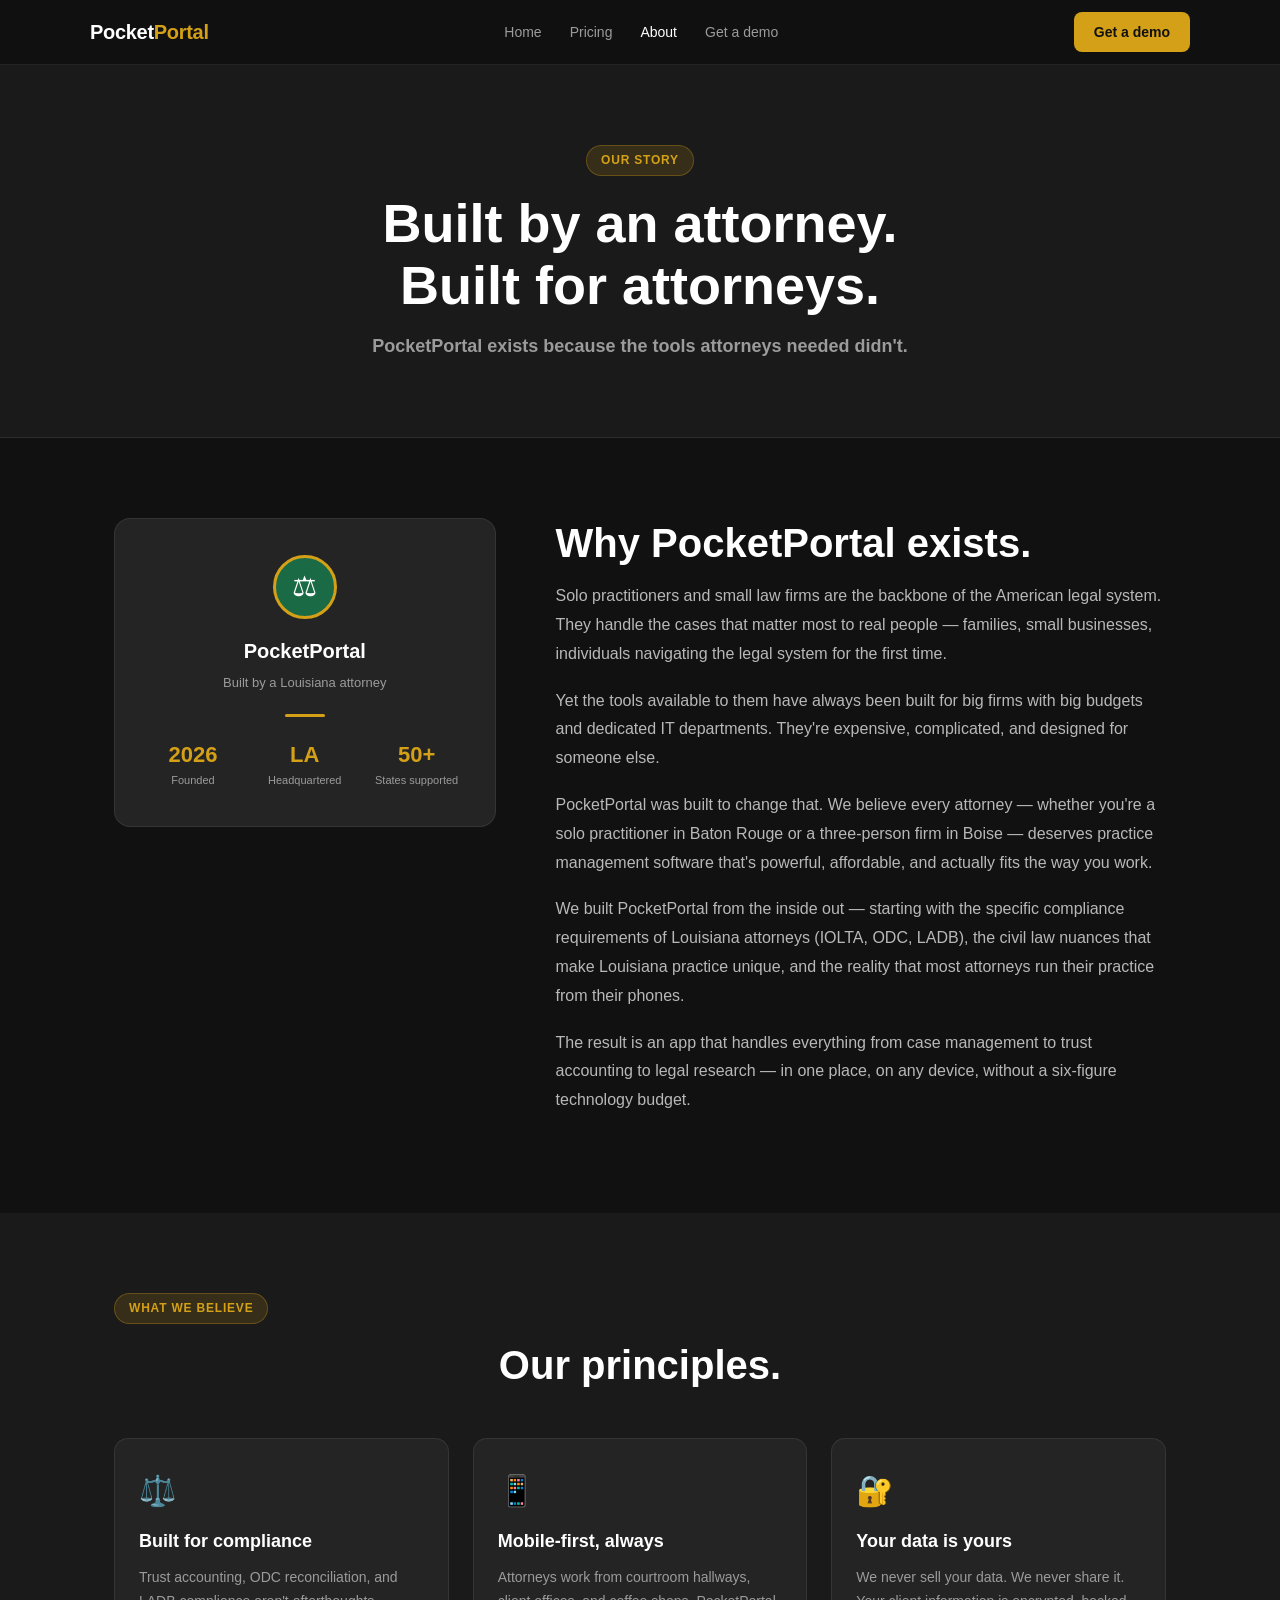
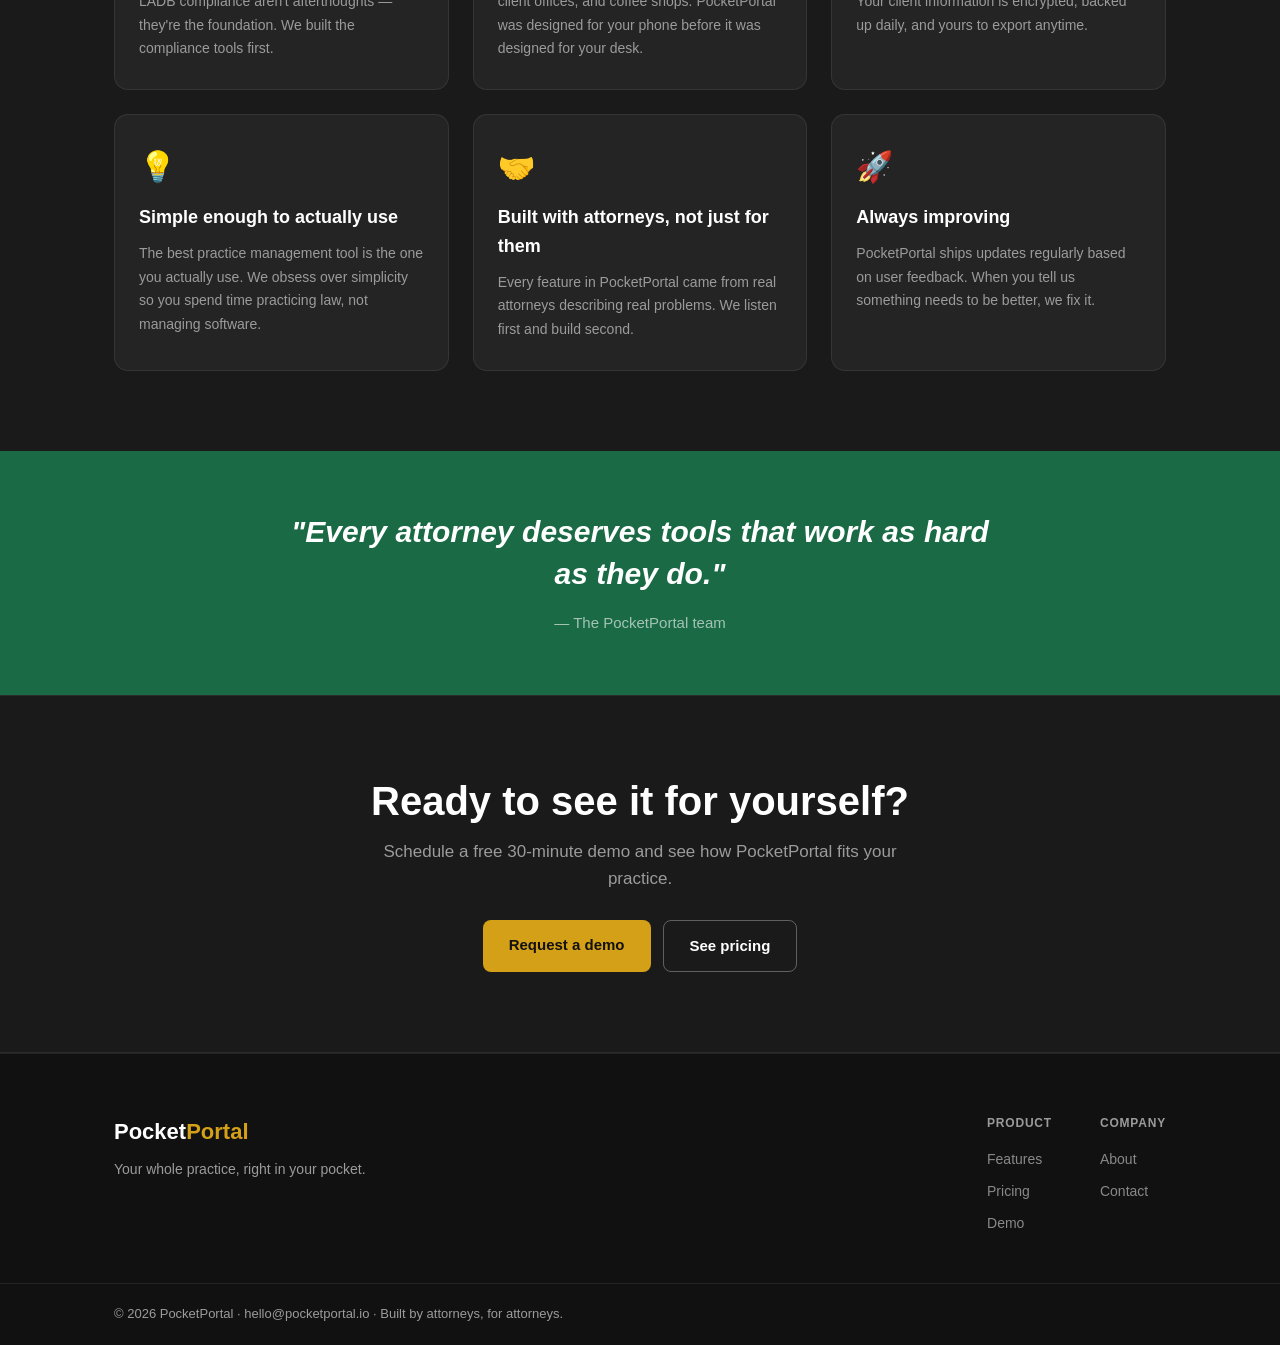
==== pocketportal-site-clean/about.html @ 1f999171 "Add files via upload" ====
<!DOCTYPE html>
<html lang="en">
<head>
<meta charset="utf-8">
<meta name="viewport" content="width=device-width, initial-scale=1">
<meta name="description" content="About PocketPortal — Practice management software built by an attorney, for attorneys.">
<title>About — PocketPortal</title>
<link rel="stylesheet" href="css/style.css">
</head>
<body>

<nav class="nav">
  <div class="nav-inner">
    <a href="index.html" class="nav-logo">Pocket<span>Portal</span></a>
    <div class="nav-links">
      <a href="index.html">Home</a>
      <a href="pricing.html">Pricing</a>
      <a href="about.html" class="active">About</a>
      <a href="contact.html">Get a demo</a>
    </div>
    <a href="contact.html" class="btn btn-gold nav-cta">Get a demo</a>
  </div>
</nav>

<section class="page-hero">
  <div class="container">
    <div class="section-badge">Our story</div>
    <h1>Built by an attorney.<br>Built for attorneys.</h1>
    <p class="hero-sub">PocketPortal exists because the tools attorneys needed didn't.</p>
  </div>
</section>

<!-- FOUNDER STORY -->
<section class="about-story">
  <div class="container">
    <div class="story-grid">
      <div class="story-visual">
        <div class="founder-card">
          <div class="founder-seal">⚖</div>
          <div class="founder-name">PocketPortal</div>
          <div class="founder-title">Built by a Louisiana attorney</div>
          <div class="founder-divider"></div>
          <div class="founder-stats">
            <div class="founder-stat"><div class="founder-stat-n">2026</div><div class="founder-stat-l">Founded</div></div>
            <div class="founder-stat"><div class="founder-stat-n">LA</div><div class="founder-stat-l">Headquartered</div></div>
            <div class="founder-stat"><div class="founder-stat-n">50+</div><div class="founder-stat-l">States supported</div></div>
          </div>
        </div>
      </div>
      <div class="story-text">
        <h2>Why PocketPortal exists.</h2>
        <p>Solo practitioners and small law firms are the backbone of the American legal system. They handle the cases that matter most to real people — families, small businesses, individuals navigating the legal system for the first time.</p>
        <p>Yet the tools available to them have always been built for big firms with big budgets and dedicated IT departments. They're expensive, complicated, and designed for someone else.</p>
        <p>PocketPortal was built to change that. We believe every attorney — whether you're a solo practitioner in Baton Rouge or a three-person firm in Boise — deserves practice management software that's powerful, affordable, and actually fits the way you work.</p>
        <p>We built PocketPortal from the inside out — starting with the specific compliance requirements of Louisiana attorneys (IOLTA, ODC, LADB), the civil law nuances that make Louisiana practice unique, and the reality that most attorneys run their practice from their phones.</p>
        <p>The result is an app that handles everything from case management to trust accounting to legal research — in one place, on any device, without a six-figure technology budget.</p>
      </div>
    </div>
  </div>
</section>

<!-- VALUES -->
<section class="values">
  <div class="container">
    <div class="section-badge">What we believe</div>
    <h2>Our principles.</h2>
    <div class="values-grid">
      <div class="value-card">
        <div class="value-icon">⚖️</div>
        <h3>Built for compliance</h3>
        <p>Trust accounting, ODC reconciliation, and LADB compliance aren't afterthoughts — they're the foundation. We built the compliance tools first.</p>
      </div>
      <div class="value-card">
        <div class="value-icon">📱</div>
        <h3>Mobile-first, always</h3>
        <p>Attorneys work from courtroom hallways, client offices, and coffee shops. PocketPortal was designed for your phone before it was designed for your desk.</p>
      </div>
      <div class="value-card">
        <div class="value-icon">🔐</div>
        <h3>Your data is yours</h3>
        <p>We never sell your data. We never share it. Your client information is encrypted, backed up daily, and yours to export anytime.</p>
      </div>
      <div class="value-card">
        <div class="value-icon">💡</div>
        <h3>Simple enough to actually use</h3>
        <p>The best practice management tool is the one you actually use. We obsess over simplicity so you spend time practicing law, not managing software.</p>
      </div>
      <div class="value-card">
        <div class="value-icon">🤝</div>
        <h3>Built with attorneys, not just for them</h3>
        <p>Every feature in PocketPortal came from real attorneys describing real problems. We listen first and build second.</p>
      </div>
      <div class="value-card">
        <div class="value-icon">🚀</div>
        <h3>Always improving</h3>
        <p>PocketPortal ships updates regularly based on user feedback. When you tell us something needs to be better, we fix it.</p>
      </div>
    </div>
  </div>
</section>

<!-- MISSION -->
<section class="mission">
  <div class="container mission-inner">
    <div class="mission-quote">"Every attorney deserves tools that work as hard as they do."</div>
    <div class="mission-attr">— The PocketPortal team</div>
  </div>
</section>

<!-- CTA -->
<section class="cta">
  <div class="container cta-inner">
    <h2>Ready to see it for yourself?</h2>
    <p>Schedule a free 30-minute demo and see how PocketPortal fits your practice.</p>
    <div class="cta-btns">
      <a href="contact.html" class="btn btn-gold">Request a demo</a>
      <a href="pricing.html" class="btn btn-outline">See pricing</a>
    </div>
  </div>
</section>

<footer class="footer">
  <div class="container footer-inner">
    <div class="footer-brand">
      <div class="footer-logo">Pocket<span>Portal</span></div>
      <div class="footer-tagline">Your whole practice, right in your pocket.</div>
    </div>
    <div class="footer-links">
      <div class="footer-col">
        <div class="footer-col-title">Product</div>
        <a href="index.html">Features</a>
        <a href="pricing.html">Pricing</a>
        <a href="contact.html">Demo</a>
      </div>
      <div class="footer-col">
        <div class="footer-col-title">Company</div>
        <a href="about.html">About</a>
        <a href="contact.html">Contact</a>
      </div>
    </div>
  </div>
  <div class="footer-bottom">
    <div class="container">© 2026 PocketPortal · hello@pocketportal.io · Built by attorneys, for attorneys.</div>
  </div>
</footer>

</body>
</html>
---- pocketportal-site-clean/css/style.css ----
/* ── Reset & tokens ─────────────────────────────────────── */
*{box-sizing:border-box;margin:0;padding:0}
:root{
  --black:#111111;--dark:#1A1A1A;--card:#242424;--border:rgba(255,255,255,.08);
  --white:#ffffff;--off-white:#F5F5F5;
  --gold:#D4A017;--gold-lt:#FDF3D7;--gold-dk:#A07810;
  --green:#1A6B45;--green-lt:#E8F5EE;
  --gray:#9B9B9B;--gray-dk:#6B6B6B;
  --red:#E74C3C;--amber:#F39C12;
}
html{scroll-behavior:smooth}
body{font-family:'Segoe UI',Arial,sans-serif;font-size:16px;color:var(--white);background:var(--black);line-height:1.6;-webkit-font-smoothing:antialiased}
a{color:inherit;text-decoration:none}
img{max-width:100%;display:block}

/* ── Layout ──────────────────────────────────────────────── */
.container{max-width:1100px;margin:0 auto;padding:0 24px}
section{padding:80px 0}

/* ── Buttons ─────────────────────────────────────────────── */
.btn{display:inline-block;padding:13px 26px;border-radius:8px;font-size:15px;font-weight:700;cursor:pointer;border:none;transition:all .2s;text-align:center}
.btn-gold{background:var(--gold);color:var(--black)}
.btn-gold:hover{background:#e6b020;transform:translateY(-1px)}
.btn-outline{background:transparent;border:1.5px solid rgba(255,255,255,.3);color:var(--white)}
.btn-outline:hover{border-color:var(--white);background:rgba(255,255,255,.06)}
.btn-outline-white{background:transparent;border:1.5px solid rgba(255,255,255,.3);color:var(--white)}
.btn-outline-white:hover{border-color:var(--white)}
.btn-outline-dark{background:transparent;border:1.5px solid rgba(255,255,255,.2);color:var(--white)}
.btn-outline-dark:hover{border-color:rgba(255,255,255,.5)}

/* ── Section labels ──────────────────────────────────────── */
.section-badge{display:inline-block;background:rgba(212,160,23,.15);color:var(--gold);border:1px solid rgba(212,160,23,.3);border-radius:20px;padding:5px 14px;font-size:12px;font-weight:700;letter-spacing:.8px;text-transform:uppercase;margin-bottom:16px}
h1{font-size:clamp(32px,5vw,54px);font-weight:800;line-height:1.15;margin-bottom:16px}
h2{font-size:clamp(26px,4vw,40px);font-weight:700;line-height:1.25;margin-bottom:14px}
h3{font-size:18px;font-weight:700;margin-bottom:10px}
.section-sub{font-size:17px;color:var(--gray);max-width:600px;margin-bottom:48px;line-height:1.7}

/* ── Nav ─────────────────────────────────────────────────── */
.nav{background:rgba(17,17,17,.95);backdrop-filter:blur(12px);border-bottom:1px solid var(--border);position:sticky;top:0;z-index:100;padding:0 24px}
.nav-inner{max-width:1100px;margin:0 auto;display:flex;align-items:center;justify-content:space-between;height:64px}
.nav-logo{font-size:20px;font-weight:800;color:var(--white);letter-spacing:-.3px}
.nav-logo span{color:var(--gold)}
.nav-links{display:flex;gap:28px;font-size:14px;color:var(--gray)}
.nav-links a:hover,.nav-links a.active{color:var(--white)}
.nav-cta{padding:9px 20px;font-size:14px}
@media(max-width:768px){.nav-links{display:none}}

/* ── Hero ─────────────────────────────────────────────────── */
.hero{padding:80px 24px 60px;max-width:1100px;margin:0 auto;display:grid;grid-template-columns:1fr 1fr;gap:60px;align-items:center}
@media(max-width:900px){.hero{grid-template-columns:1fr;padding:60px 24px 40px}}
.hero-badge{display:inline-block;background:rgba(26,107,69,.2);color:#7DCCA4;border:1px solid rgba(26,107,69,.4);border-radius:20px;padding:5px 14px;font-size:12px;font-weight:700;letter-spacing:.8px;text-transform:uppercase;margin-bottom:20px}
.hero h1{font-size:clamp(36px,5vw,56px);font-weight:800;line-height:1.1;margin-bottom:12px}
.hero-sub{font-size:20px;color:var(--gold);font-weight:700;margin-bottom:16px}
.hero-desc{font-size:16px;color:var(--gray);line-height:1.75;margin-bottom:32px;max-width:480px}
.hero-btns{display:flex;gap:12px;margin-bottom:28px;flex-wrap:wrap}
.hero-trust{display:flex;gap:16px;flex-wrap:wrap}
.hero-trust span{font-size:13px;color:var(--gray);display:flex;align-items:center;gap:4px}

/* ── Phone mockup ────────────────────────────────────────── */
.hero-mockup{display:flex;justify-content:center;align-items:center}
.phone-frame{background:var(--dark);border:2px solid rgba(255,255,255,.12);border-radius:36px;padding:12px;width:260px;box-shadow:0 30px 80px rgba(0,0,0,.5);position:relative}
.phone-frame::before{content:'';display:block;width:80px;height:6px;background:rgba(255,255,255,.15);border-radius:3px;margin:0 auto 10px}
.phone-screen{background:#F4F6F4;border-radius:24px;overflow:hidden;min-height:480px;display:flex;flex-direction:column}
.mock-topbar{background:#1A6B45;padding:10px 12px;display:flex;justify-content:space-between;align-items:center}
.mock-firm{font-size:8px;color:rgba(255,255,255,.6);letter-spacing:1px;text-transform:uppercase;font-weight:700}
.mock-title{font-size:13px;font-weight:700;color:#fff}
.mock-icons{font-size:14px;color:rgba(255,255,255,.7)}
.mock-body{flex:1;padding:10px}
.mock-clock{background:#fff;border:1px solid #DDE4DD;border-radius:8px;padding:8px 10px;display:flex;justify-content:space-between;align-items:center;font-size:11px;color:#2C2C2C;margin-bottom:8px}
.mock-clockbtn{background:#1A6B45;color:#fff;border:none;border-radius:6px;padding:4px 8px;font-size:10px;font-weight:700;cursor:pointer}
.mock-kpis{display:grid;grid-template-columns:1fr 1fr;gap:6px;margin-bottom:10px}
.mock-kpi{background:#fff;border-radius:8px;border:1px solid #DDE4DD;border-left:3px solid #1A6B45;padding:8px 10px}
.mock-kpi-n{font-size:14px;font-weight:700;color:#1A6B45}
.mock-kpi-n.gold{color:#A07810}
.mock-kpi-n.amber{color:#B7770D}
.mock-kpi-l{font-size:9px;color:#6B6B6B}
.mock-section{font-size:9px;font-weight:700;color:#1A6B45;text-transform:uppercase;letter-spacing:.6px;margin-bottom:5px}
.mock-card{background:#fff;border-radius:8px;border:1px solid #DDE4DD;padding:8px 10px;margin-bottom:6px}
.mock-card.red{border-left:3px solid #B03A2E}
.mock-card.amber{border-left:3px solid #B7770D}
.mock-card-title{font-size:11px;font-weight:700;color:#2C2C2C}
.mock-card-sub{font-size:9px;color:#6B6B6B;margin-top:2px}
.mock-nav{background:#145436;display:grid;grid-template-columns:repeat(6,1fr);padding:4px 0 6px}
.mock-nav-item{display:flex;flex-direction:column;align-items:center;font-size:7px;color:rgba(255,255,255,.45);gap:2px;padding:3px 2px}
.mock-nav-item.active{color:#D4A017}

/* ── Features ────────────────────────────────────────────── */
.features{background:var(--dark)}
.features h2,.features .section-badge{text-align:center}
.features .section-sub{text-align:center;margin:0 auto 48px}
.features-grid{display:grid;grid-template-columns:repeat(3,1fr);gap:24px}
@media(max-width:900px){.features-grid{grid-template-columns:repeat(2,1fr)}}
@media(max-width:600px){.features-grid{grid-template-columns:1fr}}
.feature-card{background:var(--card);border:1px solid var(--border);border-radius:14px;padding:28px 24px;transition:border-color .2s,transform .2s}
.feature-card:hover{border-color:rgba(212,160,23,.3);transform:translateY(-2px)}
.feature-icon{font-size:32px;margin-bottom:14px}
.feature-card h3{font-size:16px;margin-bottom:8px}
.feature-card p{font-size:14px;color:var(--gray);line-height:1.7}

/* ── How it works ────────────────────────────────────────── */
.how{text-align:center}
.steps{display:flex;align-items:flex-start;justify-content:center;gap:16px;flex-wrap:wrap;margin-top:48px}
.step{background:var(--card);border:1px solid var(--border);border-radius:14px;padding:32px 28px;flex:1;min-width:220px;max-width:280px;text-align:left}
.step-num{font-size:36px;font-weight:800;color:var(--gold);opacity:.4;margin-bottom:12px;line-height:1}
.step h3{font-size:17px;margin-bottom:8px}
.step p{font-size:14px;color:var(--gray);line-height:1.7}
.step-arrow{font-size:28px;color:var(--gray);opacity:.3;padding-top:60px}
@media(max-width:768px){.step-arrow{display:none}}

/* ── Testimonials ────────────────────────────────────────── */
.testimonials{background:var(--dark)}
.testimonials h2,.testimonials .section-badge{text-align:center}
.testimonials-grid{display:grid;grid-template-columns:repeat(3,1fr);gap:24px;margin-top:48px}
@media(max-width:900px){.testimonials-grid{grid-template-columns:1fr}}
.testimonial{background:var(--card);border:1px solid var(--border);border-radius:14px;padding:28px 24px}
.testimonial-text{font-size:15px;color:rgba(255,255,255,.8);line-height:1.75;font-style:italic;margin-bottom:20px}
.testimonial-text::before{content:'"';font-size:40px;color:var(--gold);opacity:.4;line-height:0;vertical-align:-.5em;margin-right:4px}
.testimonial-author{display:flex;align-items:center;gap:12px}
.testimonial-avatar{width:40px;height:40px;border-radius:50%;background:var(--green);color:#fff;display:flex;align-items:center;justify-content:center;font-size:13px;font-weight:700;flex-shrink:0}
.testimonial-name{font-size:14px;font-weight:700}
.testimonial-role{font-size:12px;color:var(--gray)}

/* ── Pricing preview ─────────────────────────────────────── */
.pricing-preview{background:var(--black)}
.pricing-preview h2,.pricing-preview .section-badge{text-align:center}
.pricing-preview .section-sub{text-align:center;margin:0 auto 48px}
.plans-preview{display:grid;grid-template-columns:repeat(3,1fr);gap:24px}
@media(max-width:900px){.plans-preview{grid-template-columns:1fr}}
.plan{background:var(--card);border:1px solid var(--border);border-radius:14px;padding:32px 28px;text-align:center}
.plan-featured{background:var(--green);border-color:var(--green);position:relative}
.plan-badge{background:var(--gold);color:var(--black);font-size:11px;font-weight:800;padding:4px 12px;border-radius:20px;display:inline-block;margin-bottom:16px;text-transform:uppercase;letter-spacing:.6px}
.plan-name{font-size:20px;font-weight:800;margin-bottom:10px}
.plan-price{font-size:15px;color:var(--gray);margin-bottom:16px}
.plan-price strong{font-size:32px;font-weight:800;color:var(--white)}
.plan-price span{font-size:14px}
.plan-featured .plan-price{color:rgba(255,255,255,.75)}
.plan-desc{font-size:14px;color:var(--gray);line-height:1.7;margin-bottom:24px;min-height:70px}
.plan-featured .plan-desc{color:rgba(255,255,255,.7)}

/* ── Pricing full ────────────────────────────────────────── */
.pricing-full{background:var(--dark);padding:60px 0 80px}
.plans-full{display:grid;grid-template-columns:repeat(3,1fr);gap:24px;margin-bottom:60px;align-items:start}
@media(max-width:900px){.plans-full{grid-template-columns:1fr}}
.plan-full{background:var(--card);border:1px solid var(--border);border-radius:16px;overflow:hidden;position:relative}
.plan-full-featured{border-color:var(--green)}
.plan-full-badge{background:var(--gold);color:var(--black);font-size:11px;font-weight:800;padding:6px;text-align:center;text-transform:uppercase;letter-spacing:.6px}
.plan-full-header{padding:28px 24px;border-bottom:1px solid var(--border)}
.plan-full-name{font-size:22px;font-weight:800;margin-bottom:8px}
.plan-full-price{font-size:14px;color:var(--gray);margin-bottom:12px}
.plan-full-price strong{font-size:30px;font-weight:800;color:var(--white)}
.plan-full-desc{font-size:14px;color:var(--gray);line-height:1.7;margin-bottom:20px}
.plan-full-features{padding:24px}
.pf-section{font-size:11px;font-weight:700;color:var(--gold);text-transform:uppercase;letter-spacing:.8px;margin:16px 0 8px}
.pf-section:first-child{margin-top:0}
.pf-item{font-size:14px;color:rgba(255,255,255,.75);padding:4px 0;line-height:1.5}
.faq{max-width:900px;margin:0 auto;padding-top:20px}
.faq h2{text-align:center;margin-bottom:36px}
.faq-grid{display:grid;grid-template-columns:repeat(2,1fr);gap:24px}
@media(max-width:700px){.faq-grid{grid-template-columns:1fr}}
.faq-item{background:var(--card);border:1px solid var(--border);border-radius:12px;padding:24px}
.faq-item h4{font-size:15px;margin-bottom:8px;color:var(--white)}
.faq-item p{font-size:14px;color:var(--gray);line-height:1.7}

/* ── Page hero ───────────────────────────────────────────── */
.page-hero{padding:80px 0 60px;text-align:center;background:var(--dark);border-bottom:1px solid var(--border)}
.page-hero .hero-sub{font-size:18px;color:var(--gray);margin-top:8px}

/* ── About ───────────────────────────────────────────────── */
.about-story{background:var(--black)}
.story-grid{display:grid;grid-template-columns:1fr 1.6fr;gap:60px;align-items:start}
@media(max-width:900px){.story-grid{grid-template-columns:1fr}}
.founder-card{background:var(--card);border:1px solid var(--border);border-radius:16px;padding:36px 28px;text-align:center}
.founder-seal{width:64px;height:64px;border-radius:50%;background:var(--green);color:#fff;font-size:28px;display:flex;align-items:center;justify-content:center;margin:0 auto 16px;border:3px solid var(--gold)}
.founder-name{font-size:20px;font-weight:800;margin-bottom:6px}
.founder-title{font-size:13px;color:var(--gray);margin-bottom:20px}
.founder-divider{width:40px;height:3px;background:var(--gold);border-radius:2px;margin:0 auto 20px}
.founder-stats{display:grid;grid-template-columns:repeat(3,1fr);gap:12px}
.founder-stat-n{font-size:22px;font-weight:800;color:var(--gold)}
.founder-stat-l{font-size:11px;color:var(--gray)}
.story-text p{font-size:16px;color:rgba(255,255,255,.7);line-height:1.8;margin-bottom:18px}
.values{background:var(--dark)}
.values h2,.values .section-badge{text-align:center}
.values-grid{display:grid;grid-template-columns:repeat(3,1fr);gap:24px;margin-top:48px}
@media(max-width:900px){.values-grid{grid-template-columns:repeat(2,1fr)}}
@media(max-width:600px){.values-grid{grid-template-columns:1fr}}
.value-card{background:var(--card);border:1px solid var(--border);border-radius:14px;padding:28px 24px}
.value-icon{font-size:30px;margin-bottom:12px}
.value-card p{font-size:14px;color:var(--gray);line-height:1.7}
.mission{background:var(--green);padding:60px 0}
.mission-inner{text-align:center}
.mission-quote{font-size:clamp(20px,3vw,30px);font-weight:700;line-height:1.4;max-width:700px;margin:0 auto 16px;font-style:italic}
.mission-attr{font-size:15px;color:rgba(255,255,255,.6)}

/* ── Contact ─────────────────────────────────────────────── */
.contact-hero{padding:60px 0 80px;background:var(--dark)}
.contact-grid{display:grid;grid-template-columns:1.3fr 1fr;gap:48px;align-items:start}
@media(max-width:900px){.contact-grid{grid-template-columns:1fr}}
.contact-form-wrap h1{font-size:clamp(28px,4vw,40px);margin-bottom:8px}
.form-row{display:grid;grid-template-columns:1fr 1fr;gap:16px}
@media(max-width:600px){.form-row{grid-template-columns:1fr}}
.form-field{margin-bottom:16px}
.form-field label{display:block;font-size:13px;color:rgba(255,255,255,.6);margin-bottom:6px;font-weight:600}
.form-field input,.form-field select,.form-field textarea{width:100%;background:var(--card);border:1px solid var(--border);border-radius:8px;padding:12px 14px;font-size:15px;color:var(--white);outline:none;font-family:inherit;transition:border-color .2s}
.form-field input:focus,.form-field select:focus,.form-field textarea:focus{border-color:var(--gold)}
.form-field textarea{height:100px;resize:vertical}
.form-field select option{background:var(--dark);color:var(--white)}
.sidebar-card{background:var(--card);border:1px solid var(--border);border-radius:14px;padding:24px;margin-bottom:16px}
.sidebar-card h3{font-size:16px;margin-bottom:16px}
.sidebar-card-dark{background:var(--green);border-color:var(--green)}
.expect-item{display:flex;gap:14px;margin-bottom:18px;align-items:flex-start}
.expect-item:last-child{margin-bottom:0}
.expect-num{width:28px;height:28px;border-radius:50%;background:var(--gold);color:var(--black);font-size:12px;font-weight:800;display:flex;align-items:center;justify-content:center;flex-shrink:0;margin-top:2px}
.expect-item strong{display:block;font-size:14px;margin-bottom:4px}
.expect-item p{font-size:13px;color:var(--gray);line-height:1.6}
.contact-direct{display:flex;align-items:center;gap:10px;font-size:14px}
.contact-direct a{color:rgba(255,255,255,.8)}
.contact-direct a:hover{color:var(--white)}

/* ── CTA ─────────────────────────────────────────────────── */
.cta{background:var(--dark);border-top:1px solid var(--border);border-bottom:1px solid var(--border)}
.cta-inner{text-align:center;max-width:600px;margin:0 auto}
.cta h2{margin-bottom:12px}
.cta p{font-size:17px;color:var(--gray);margin-bottom:28px}
.cta-btns{display:flex;gap:12px;justify-content:center;flex-wrap:wrap}

/* ── Footer ──────────────────────────────────────────────── */
.footer{background:var(--black);padding:60px 0 0;border-top:1px solid var(--border)}
.footer-inner{display:flex;justify-content:space-between;gap:40px;padding-bottom:48px;flex-wrap:wrap}
.footer-logo{font-size:22px;font-weight:800;margin-bottom:8px}
.footer-logo span{color:var(--gold)}
.footer-tagline{font-size:14px;color:var(--gray)}
.footer-links{display:flex;gap:48px;flex-wrap:wrap}
.footer-col{display:flex;flex-direction:column;gap:10px}
.footer-col-title{font-size:12px;font-weight:700;text-transform:uppercase;letter-spacing:.8px;color:var(--gray);margin-bottom:4px}
.footer-col a{font-size:14px;color:rgba(255,255,255,.5);transition:color .15s}
.footer-col a:hover{color:var(--white)}
.footer-bottom{border-top:1px solid var(--border);padding:20px 0;font-size:13px;color:var(--gray)}
.footer-bottom a{color:rgba(255,255,255,.4)}
.footer-bottom a:hover{color:var(--white)}
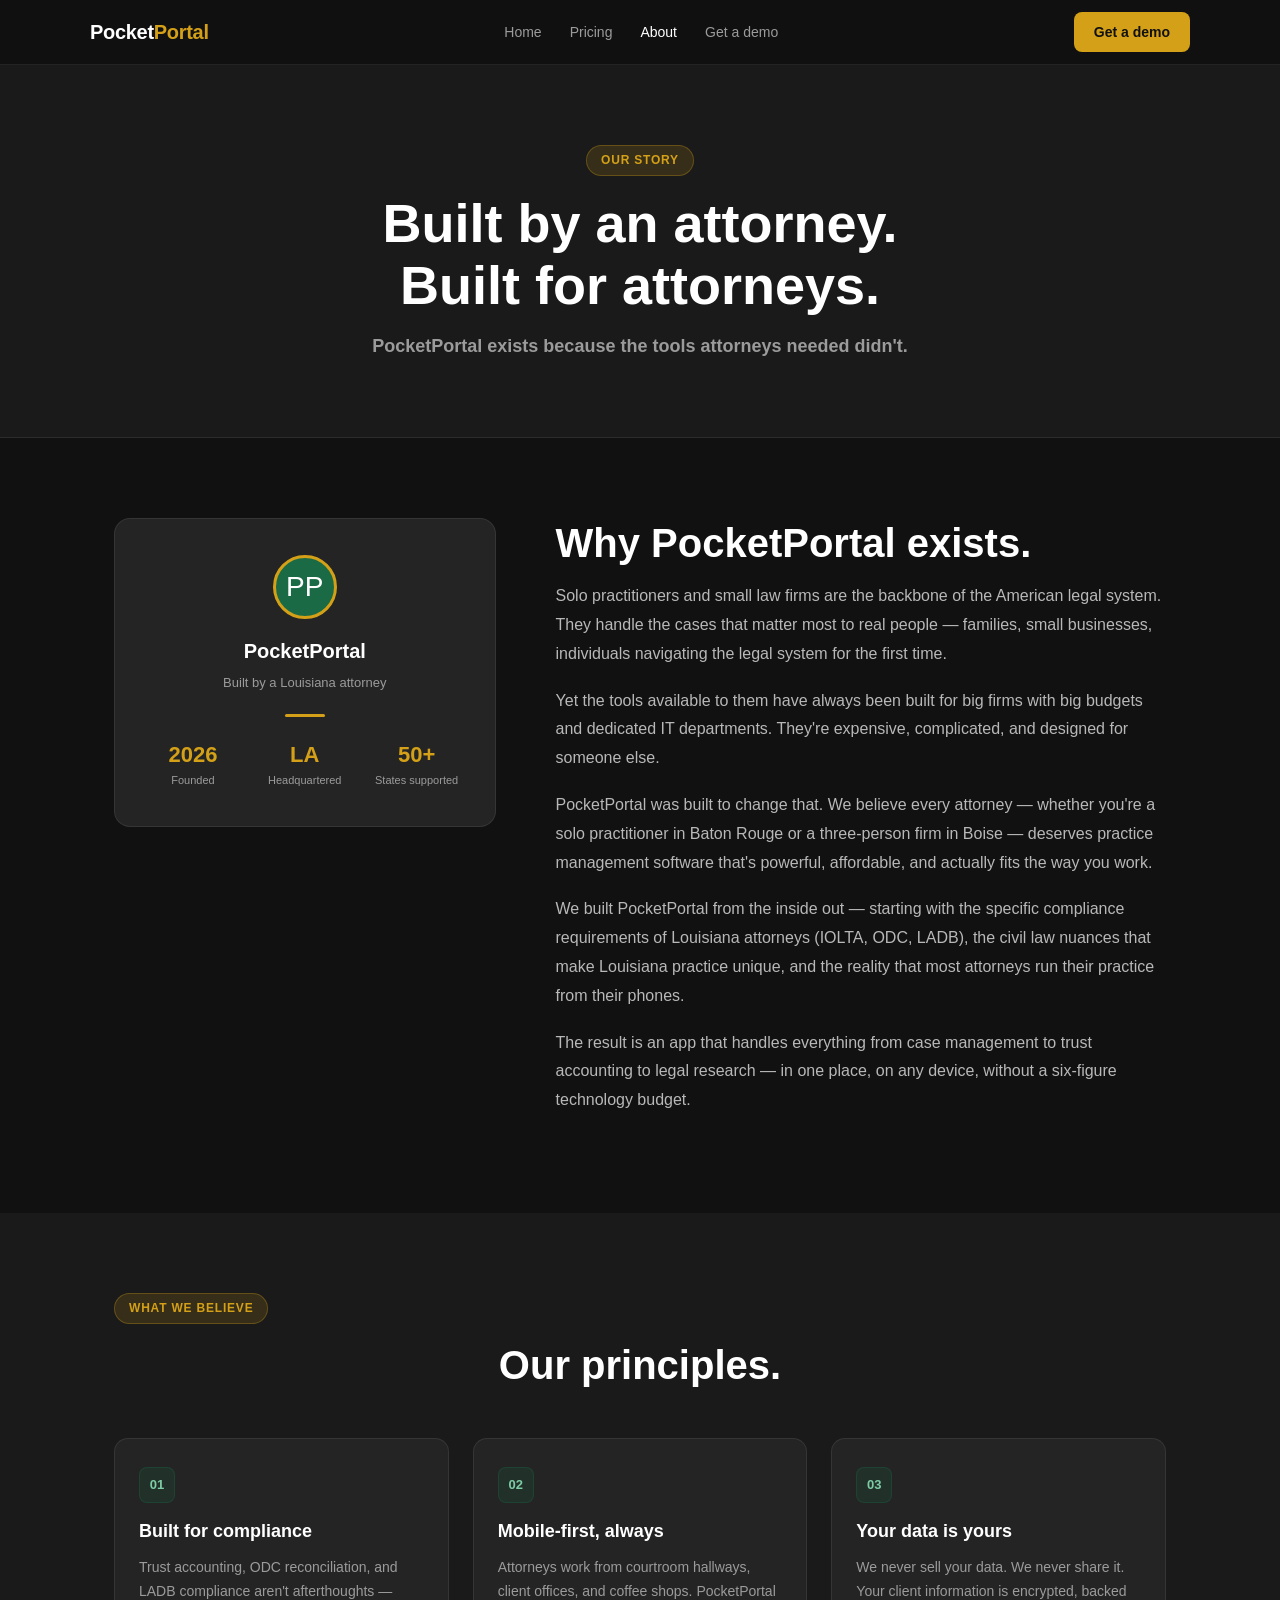
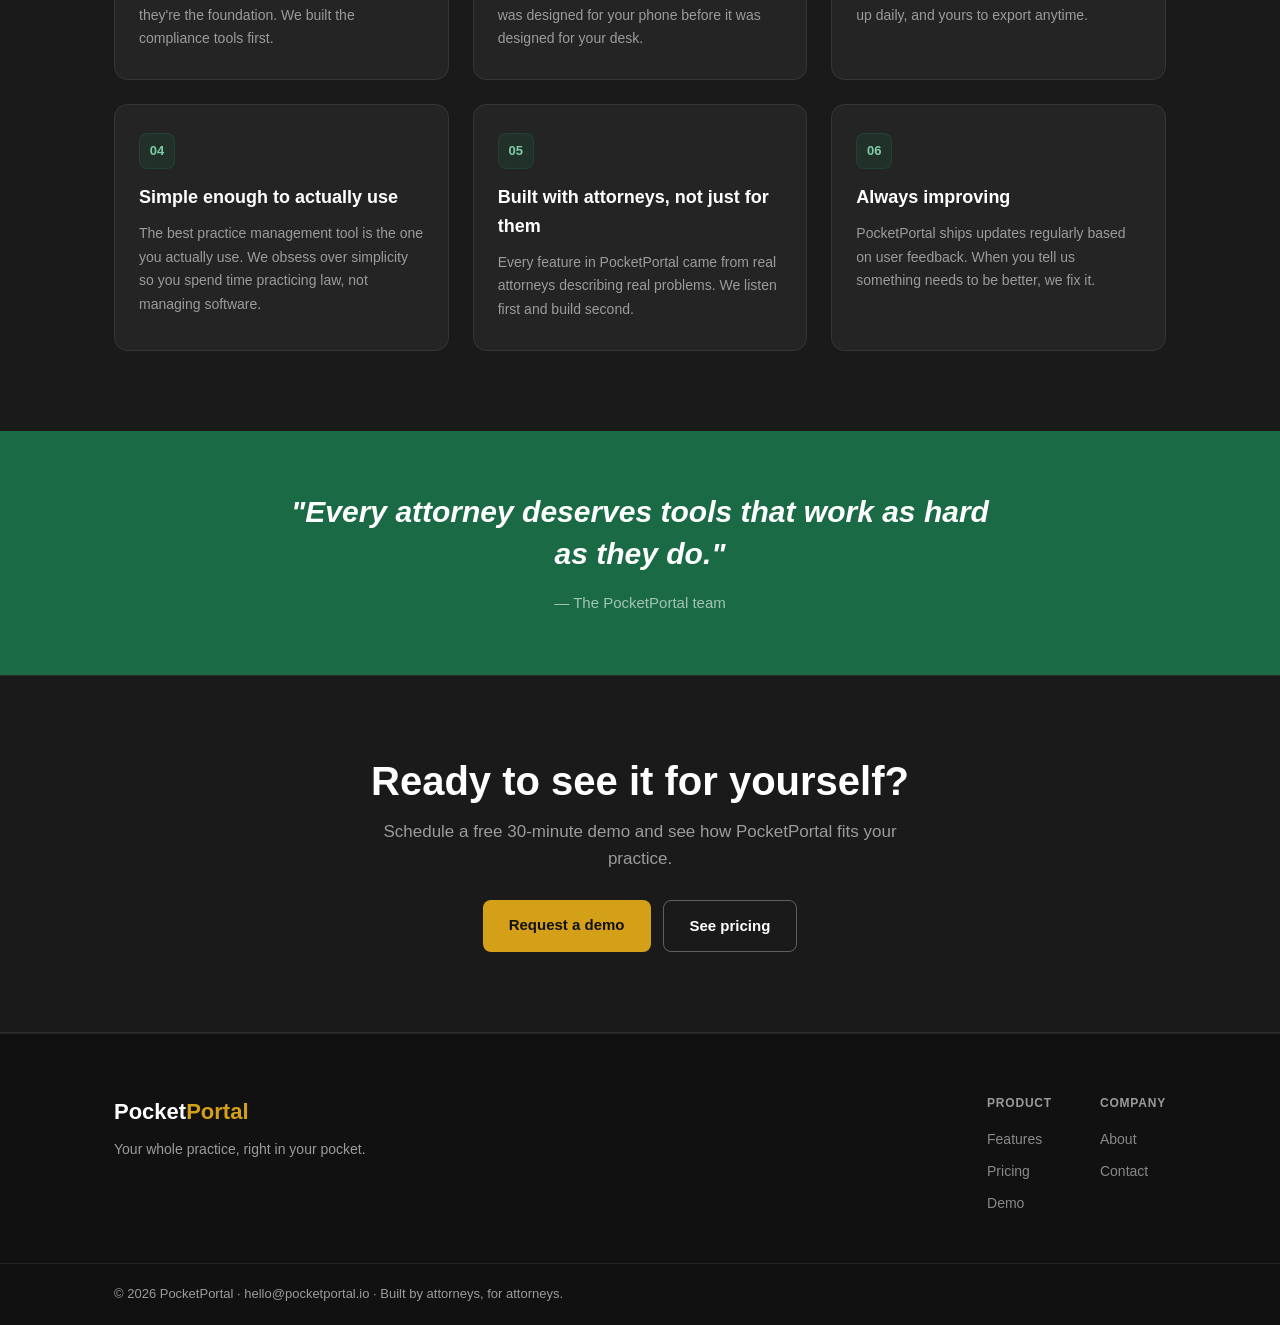
==== commit 03d9bacc: "Add files via upload" ====
--- a/pocketportal-site-clean/about.html
+++ b/pocketportal-site-clean/about.html
@@ -30,13 +30,12 @@
   </div>
 </section>
 
-<!-- FOUNDER STORY -->
 <section class="about-story">
   <div class="container">
     <div class="story-grid">
       <div class="story-visual">
         <div class="founder-card">
-          <div class="founder-seal">⚖</div>
+          <div class="founder-seal">PP</div>
           <div class="founder-name">PocketPortal</div>
           <div class="founder-title">Built by a Louisiana attorney</div>
           <div class="founder-divider"></div>
@@ -59,39 +58,38 @@
   </div>
 </section>
 
-<!-- VALUES -->
 <section class="values">
   <div class="container">
     <div class="section-badge">What we believe</div>
     <h2>Our principles.</h2>
     <div class="values-grid">
       <div class="value-card">
-        <div class="value-icon">⚖️</div>
+        <div class="value-num">01</div>
         <h3>Built for compliance</h3>
         <p>Trust accounting, ODC reconciliation, and LADB compliance aren't afterthoughts — they're the foundation. We built the compliance tools first.</p>
       </div>
       <div class="value-card">
-        <div class="value-icon">📱</div>
+        <div class="value-num">02</div>
         <h3>Mobile-first, always</h3>
         <p>Attorneys work from courtroom hallways, client offices, and coffee shops. PocketPortal was designed for your phone before it was designed for your desk.</p>
       </div>
       <div class="value-card">
-        <div class="value-icon">🔐</div>
+        <div class="value-num">03</div>
         <h3>Your data is yours</h3>
         <p>We never sell your data. We never share it. Your client information is encrypted, backed up daily, and yours to export anytime.</p>
       </div>
       <div class="value-card">
-        <div class="value-icon">💡</div>
+        <div class="value-num">04</div>
         <h3>Simple enough to actually use</h3>
         <p>The best practice management tool is the one you actually use. We obsess over simplicity so you spend time practicing law, not managing software.</p>
       </div>
       <div class="value-card">
-        <div class="value-icon">🤝</div>
+        <div class="value-num">05</div>
         <h3>Built with attorneys, not just for them</h3>
         <p>Every feature in PocketPortal came from real attorneys describing real problems. We listen first and build second.</p>
       </div>
       <div class="value-card">
-        <div class="value-icon">🚀</div>
+        <div class="value-num">06</div>
         <h3>Always improving</h3>
         <p>PocketPortal ships updates regularly based on user feedback. When you tell us something needs to be better, we fix it.</p>
       </div>
@@ -99,15 +97,13 @@
   </div>
 </section>
 
-<!-- MISSION -->
 <section class="mission">
   <div class="container mission-inner">
     <div class="mission-quote">"Every attorney deserves tools that work as hard as they do."</div>
-    <div class="mission-attr">— The PocketPortal team</div>
+    <div class="mission-attr">&mdash; The PocketPortal team</div>
   </div>
 </section>
 
-<!-- CTA -->
 <section class="cta">
   <div class="container cta-inner">
     <h2>Ready to see it for yourself?</h2>
@@ -140,7 +136,7 @@
     </div>
   </div>
   <div class="footer-bottom">
-    <div class="container">© 2026 PocketPortal · hello@pocketportal.io · Built by attorneys, for attorneys.</div>
+    <div class="container">&copy; 2026 PocketPortal &middot; hello@pocketportal.io &middot; Built by attorneys, for attorneys.</div>
   </div>
 </footer>
 
--- a/pocketportal-site-clean/css/style.css
+++ b/pocketportal-site-clean/css/style.css
@@ -237,3 +237,28 @@
 .footer-bottom{border-top:1px solid var(--border);padding:20px 0;font-size:13px;color:var(--gray)}
 .footer-bottom a{color:rgba(255,255,255,.4)}
 .footer-bottom a:hover{color:var(--white)}
+
+/* ── Emoji-free overrides ────────────────────────────────── */
+.feature-num {
+  width: 36px; height: 36px; border-radius: 8px;
+  background: rgba(212,160,23,.15); color: var(--gold);
+  display: flex; align-items: center; justify-content: center;
+  font-size: 13px; font-weight: 800; margin-bottom: 14px;
+  border: 1px solid rgba(212,160,23,.2);
+}
+.value-num {
+  width: 36px; height: 36px; border-radius: 8px;
+  background: rgba(26,107,69,.2); color: #7DCCA4;
+  display: flex; align-items: center; justify-content: center;
+  font-size: 13px; font-weight: 800; margin-bottom: 14px;
+  border: 1px solid rgba(26,107,69,.3);
+}
+.trust-item {
+  font-size: 13px; color: var(--gray);
+  padding: 5px 12px; border: 1px solid rgba(255,255,255,.1);
+  border-radius: 20px; background: rgba(255,255,255,.04);
+}
+.mock-nav { background: #145436; display: grid; grid-template-columns: repeat(4,1fr); padding: 6px 4px 8px; }
+.mock-nav-item { display: flex; flex-direction: column; align-items: center; font-size: 8px; color: rgba(255,255,255,.45); gap: 2px; padding: 3px 2px; font-weight: 600; }
+.mock-nav-item.active { color: #D4A017; }
+.mock-icons { font-size: 11px; color: rgba(255,255,255,.6); font-weight: 600; letter-spacing: .5px; }
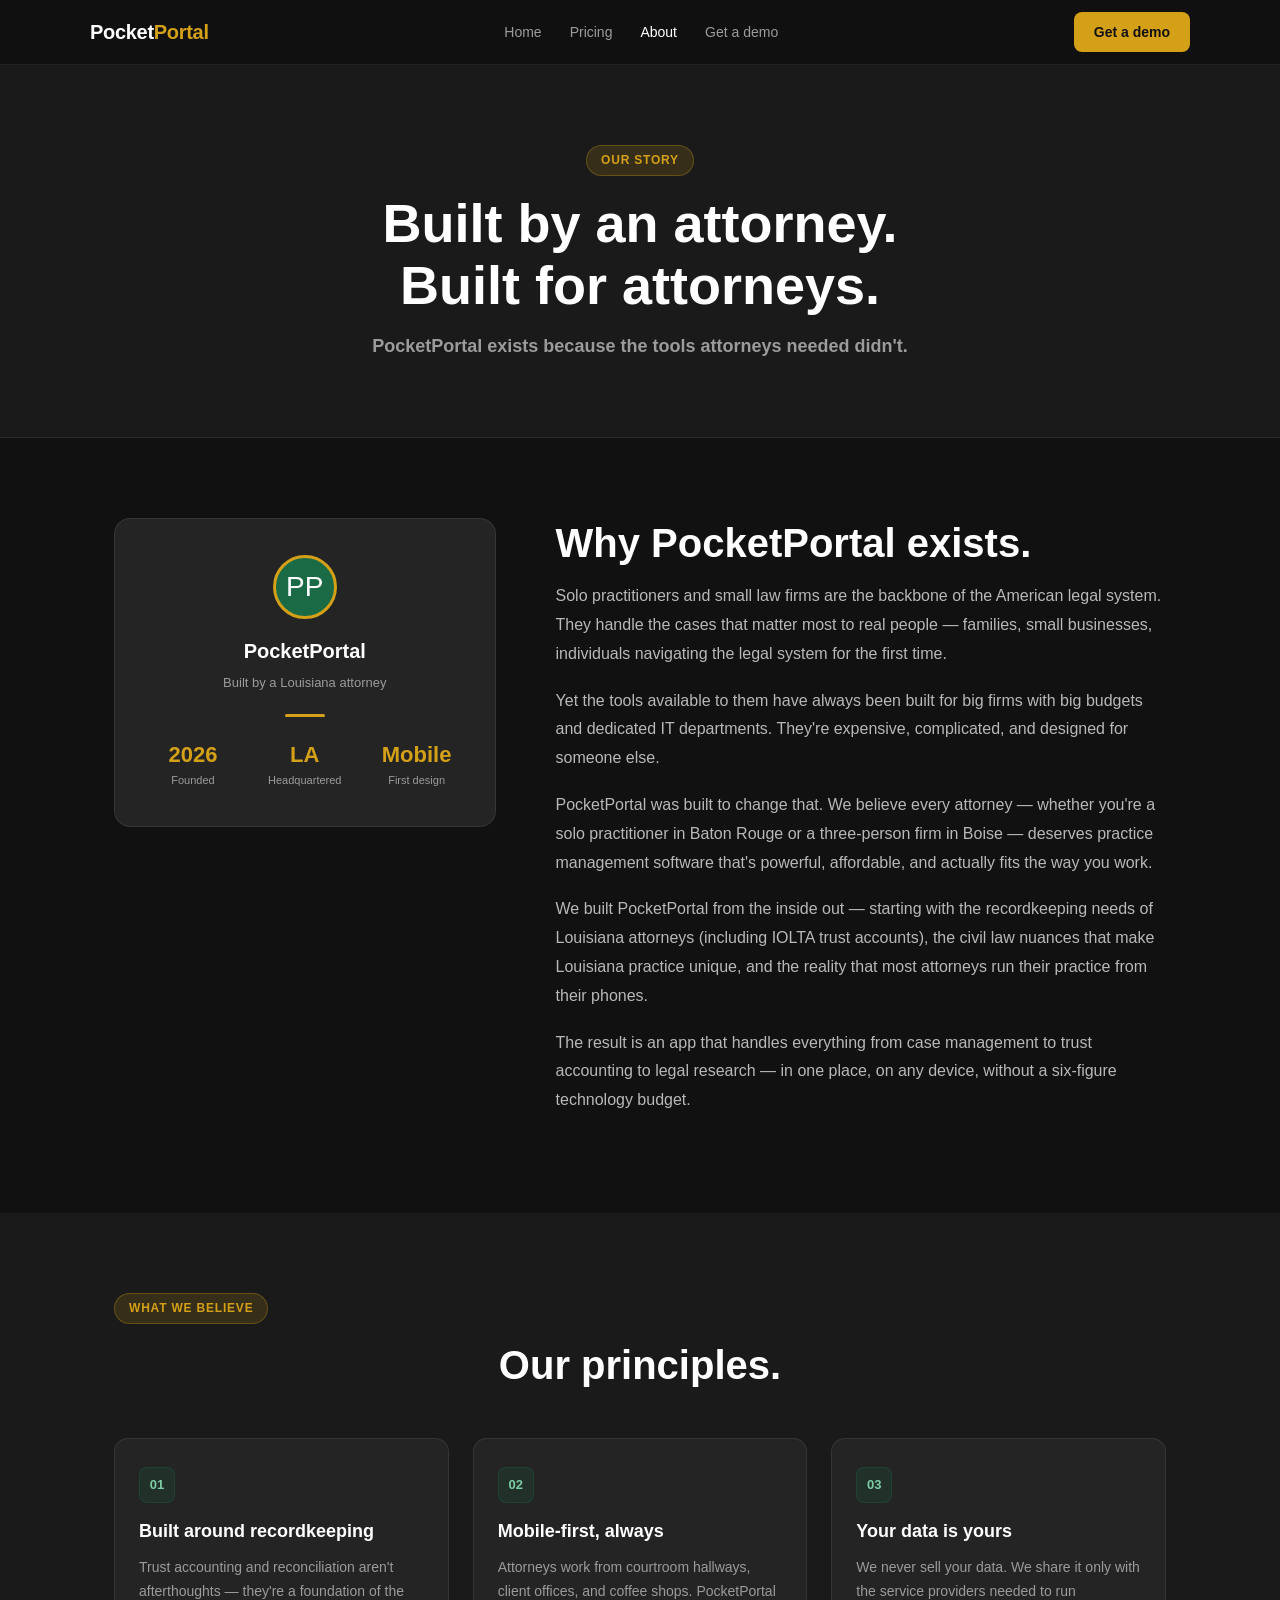
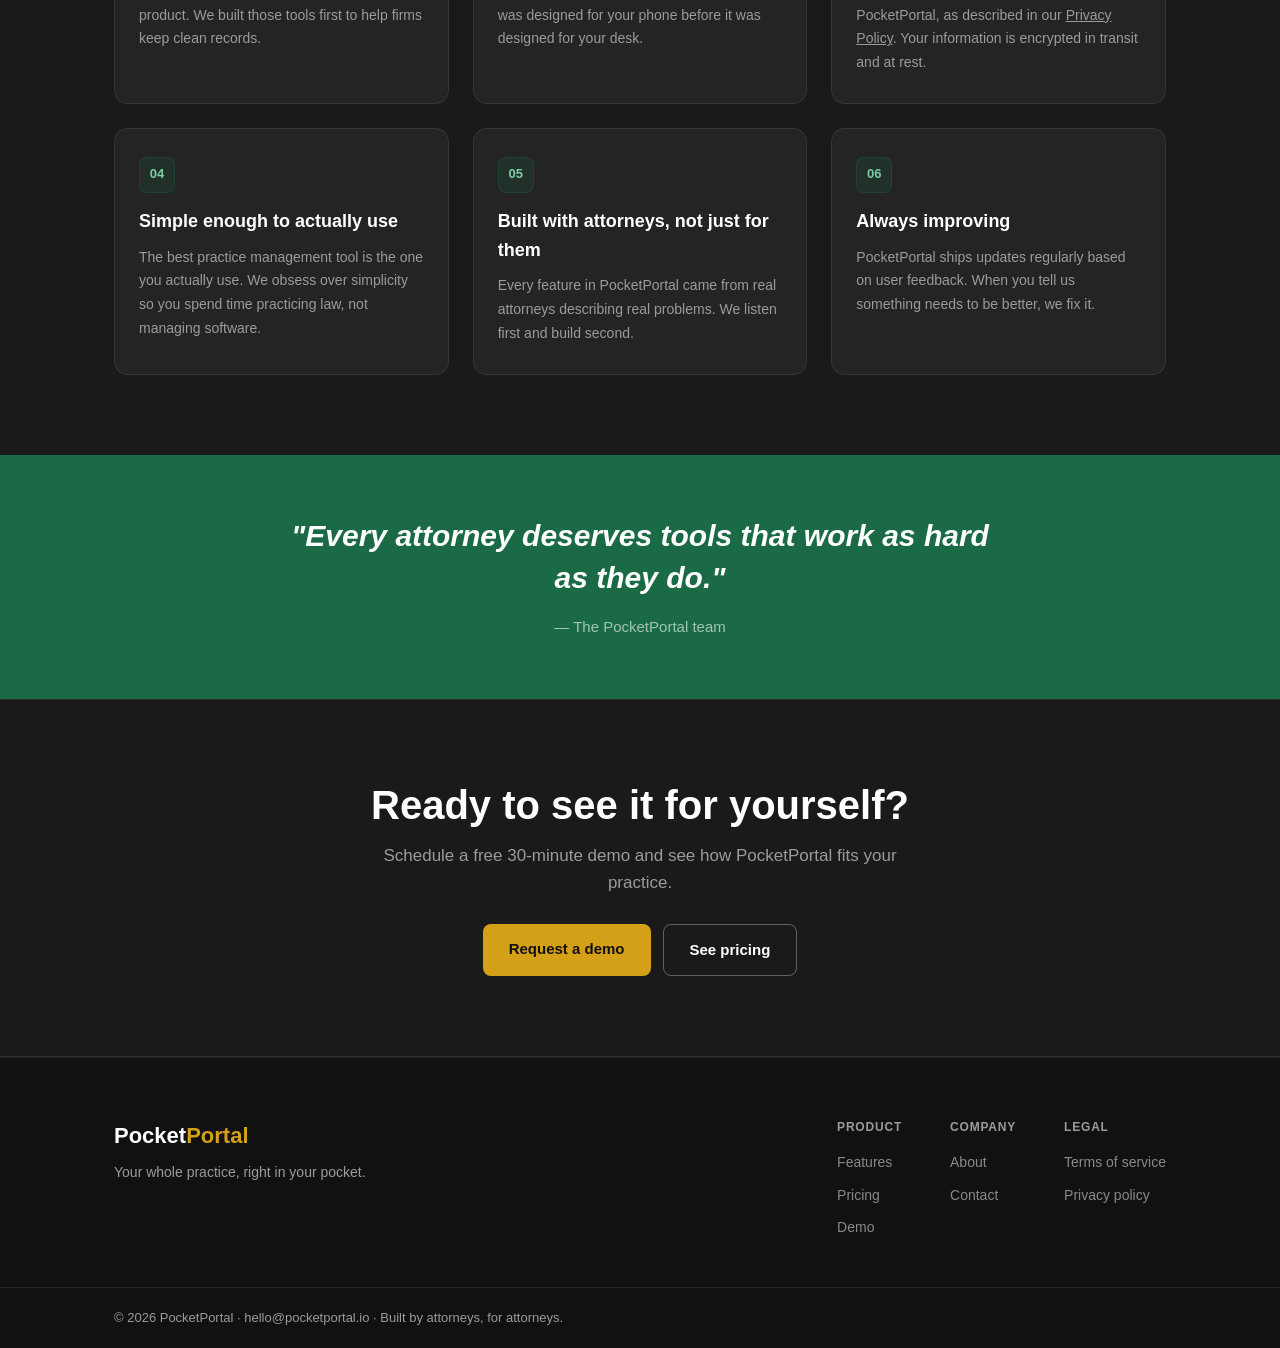
==== commit bce13b76: "Add Privacy Policy and Terms pages; remove unsupported compliance claims - New privacy.html and term" ====
--- a/pocketportal-site-clean/about.html
+++ b/pocketportal-site-clean/about.html
@@ -42,7 +42,7 @@
           <div class="founder-stats">
             <div class="founder-stat"><div class="founder-stat-n">2026</div><div class="founder-stat-l">Founded</div></div>
             <div class="founder-stat"><div class="founder-stat-n">LA</div><div class="founder-stat-l">Headquartered</div></div>
-            <div class="founder-stat"><div class="founder-stat-n">50+</div><div class="founder-stat-l">States supported</div></div>
+            <div class="founder-stat"><div class="founder-stat-n">Mobile</div><div class="founder-stat-l">First design</div></div>
           </div>
         </div>
       </div>
@@ -51,7 +51,7 @@
         <p>Solo practitioners and small law firms are the backbone of the American legal system. They handle the cases that matter most to real people — families, small businesses, individuals navigating the legal system for the first time.</p>
         <p>Yet the tools available to them have always been built for big firms with big budgets and dedicated IT departments. They're expensive, complicated, and designed for someone else.</p>
         <p>PocketPortal was built to change that. We believe every attorney — whether you're a solo practitioner in Baton Rouge or a three-person firm in Boise — deserves practice management software that's powerful, affordable, and actually fits the way you work.</p>
-        <p>We built PocketPortal from the inside out — starting with the specific compliance requirements of Louisiana attorneys (IOLTA, ODC, LADB), the civil law nuances that make Louisiana practice unique, and the reality that most attorneys run their practice from their phones.</p>
+        <p>We built PocketPortal from the inside out — starting with the recordkeeping needs of Louisiana attorneys (including IOLTA trust accounts), the civil law nuances that make Louisiana practice unique, and the reality that most attorneys run their practice from their phones.</p>
         <p>The result is an app that handles everything from case management to trust accounting to legal research — in one place, on any device, without a six-figure technology budget.</p>
       </div>
     </div>
@@ -65,8 +65,8 @@
     <div class="values-grid">
       <div class="value-card">
         <div class="value-num">01</div>
-        <h3>Built for compliance</h3>
-        <p>Trust accounting, ODC reconciliation, and LADB compliance aren't afterthoughts — they're the foundation. We built the compliance tools first.</p>
+        <h3>Built around recordkeeping</h3>
+        <p>Trust accounting and reconciliation aren't afterthoughts — they're a foundation of the product. We built those tools first to help firms keep clean records.</p>
       </div>
       <div class="value-card">
         <div class="value-num">02</div>
@@ -76,7 +76,7 @@
       <div class="value-card">
         <div class="value-num">03</div>
         <h3>Your data is yours</h3>
-        <p>We never sell your data. We never share it. Your client information is encrypted, backed up daily, and yours to export anytime.</p>
+        <p>We never sell your data. We share it only with the service providers needed to run PocketPortal, as described in our <a href="privacy.html" style="text-decoration:underline">Privacy Policy</a>. Your information is encrypted in transit and at rest.</p>
       </div>
       <div class="value-card">
         <div class="value-num">04</div>
@@ -133,6 +133,11 @@
         <a href="about.html">About</a>
         <a href="contact.html">Contact</a>
       </div>
+      <div class="footer-col">
+        <div class="footer-col-title">Legal</div>
+        <a href="terms.html">Terms of service</a>
+        <a href="privacy.html">Privacy policy</a>
+      </div>
     </div>
   </div>
   <div class="footer-bottom">
--- a/pocketportal-site-clean/css/style.css
+++ b/pocketportal-site-clean/css/style.css
@@ -262,3 +262,19 @@
 .mock-nav-item { display: flex; flex-direction: column; align-items: center; font-size: 8px; color: rgba(255,255,255,.45); gap: 2px; padding: 3px 2px; font-weight: 600; }
 .mock-nav-item.active { color: #D4A017; }
 .mock-icons { font-size: 11px; color: rgba(255,255,255,.6); font-weight: 600; letter-spacing: .5px; }
+
+/* ── Legal pages ─────────────────────────────────────────── */
+.legal{padding:64px 0 80px;background:var(--dark)}
+.legal .container{max-width:780px}
+.legal h1{font-size:clamp(30px,4.5vw,42px);margin-bottom:8px}
+.legal .legal-meta{color:var(--gray);font-size:14px;margin-bottom:36px}
+.legal h2{font-size:22px;margin:40px 0 12px;color:var(--white)}
+.legal p,.legal li{font-size:15.5px;color:rgba(255,255,255,.78);line-height:1.75}
+.legal p{margin-bottom:14px}
+.legal ul{margin:0 0 16px 22px}
+.legal li{margin-bottom:6px}
+.legal a{color:var(--gold);text-decoration:underline}
+.legal table{width:100%;border-collapse:collapse;margin:8px 0 20px;font-size:14.5px}
+.legal th,.legal td{text-align:left;padding:10px 12px;border-bottom:1px solid var(--border);vertical-align:top;color:rgba(255,255,255,.78)}
+.legal th{color:var(--white);font-weight:700;background:rgba(255,255,255,.04)}
+.legal-note{background:rgba(212,160,23,.1);border:1px solid rgba(212,160,23,.3);border-radius:10px;padding:14px 16px;margin-bottom:28px;font-size:14.5px;color:rgba(255,255,255,.85)}
